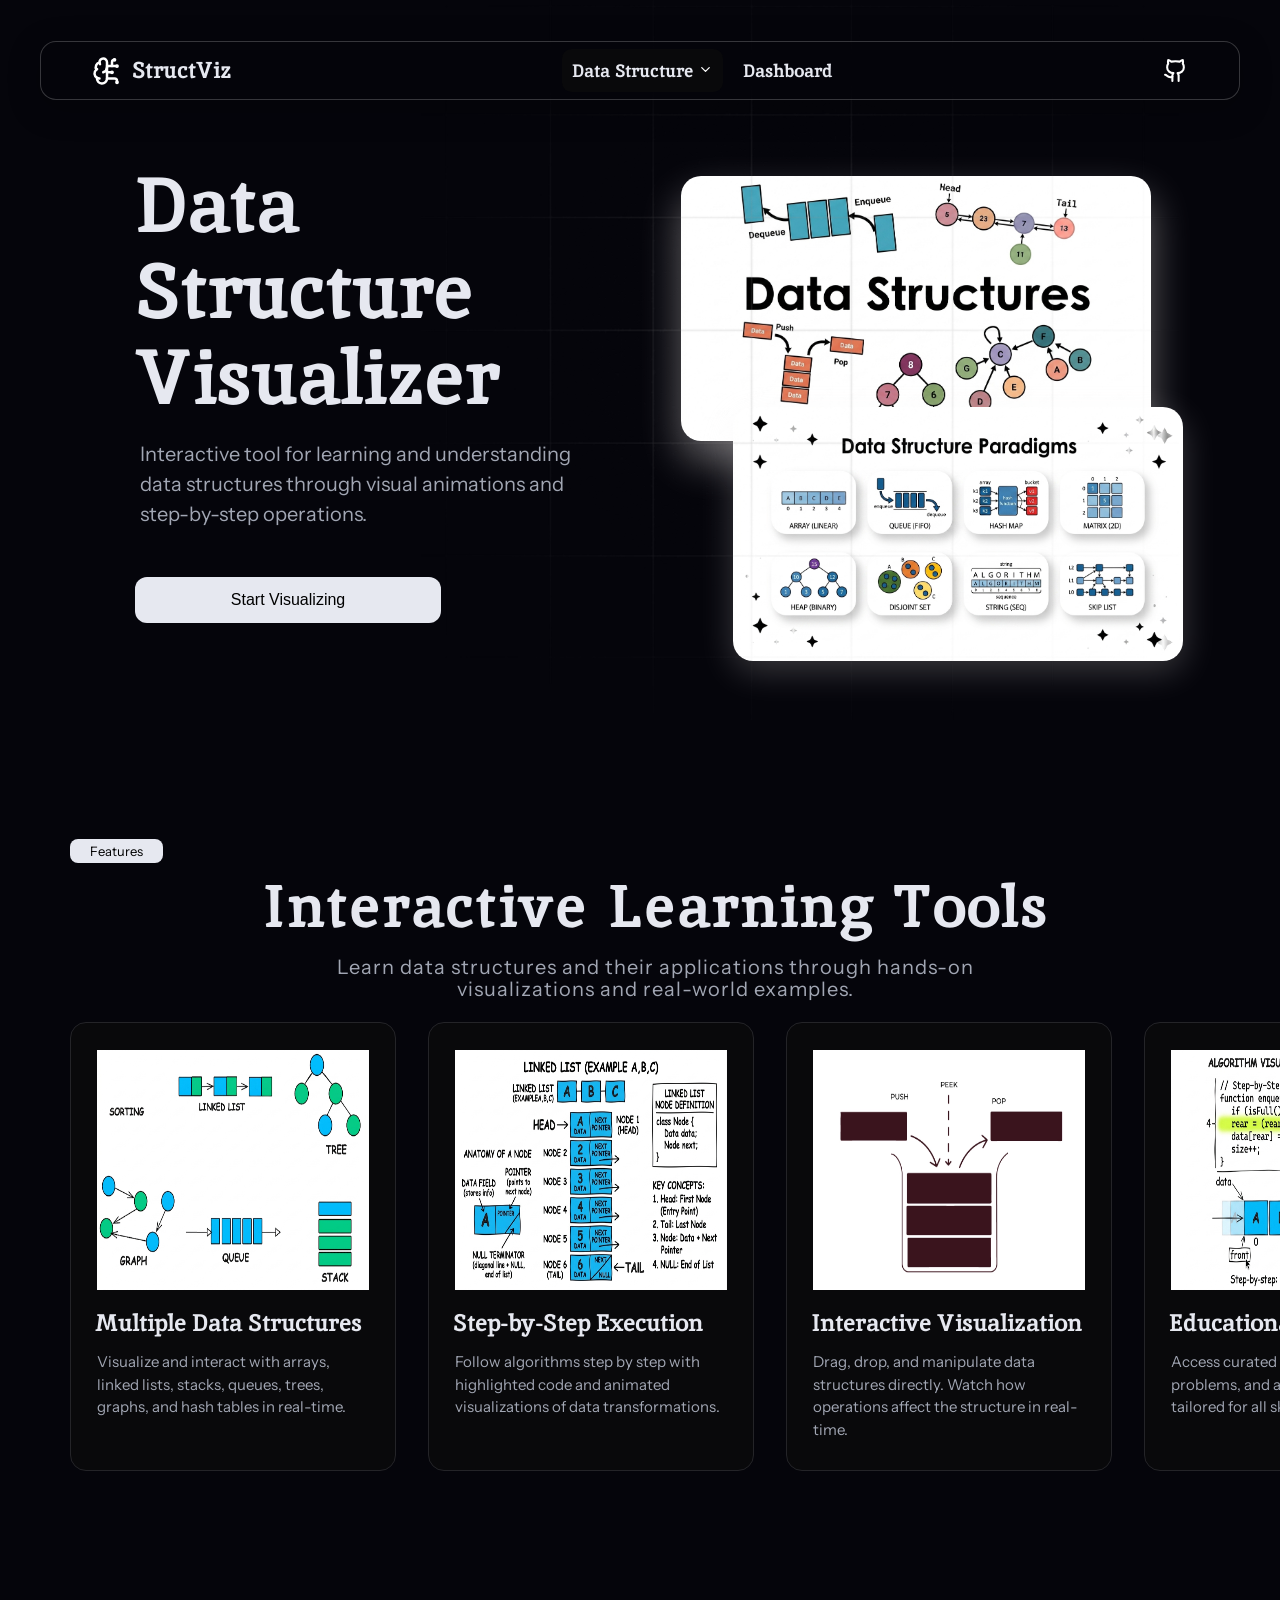
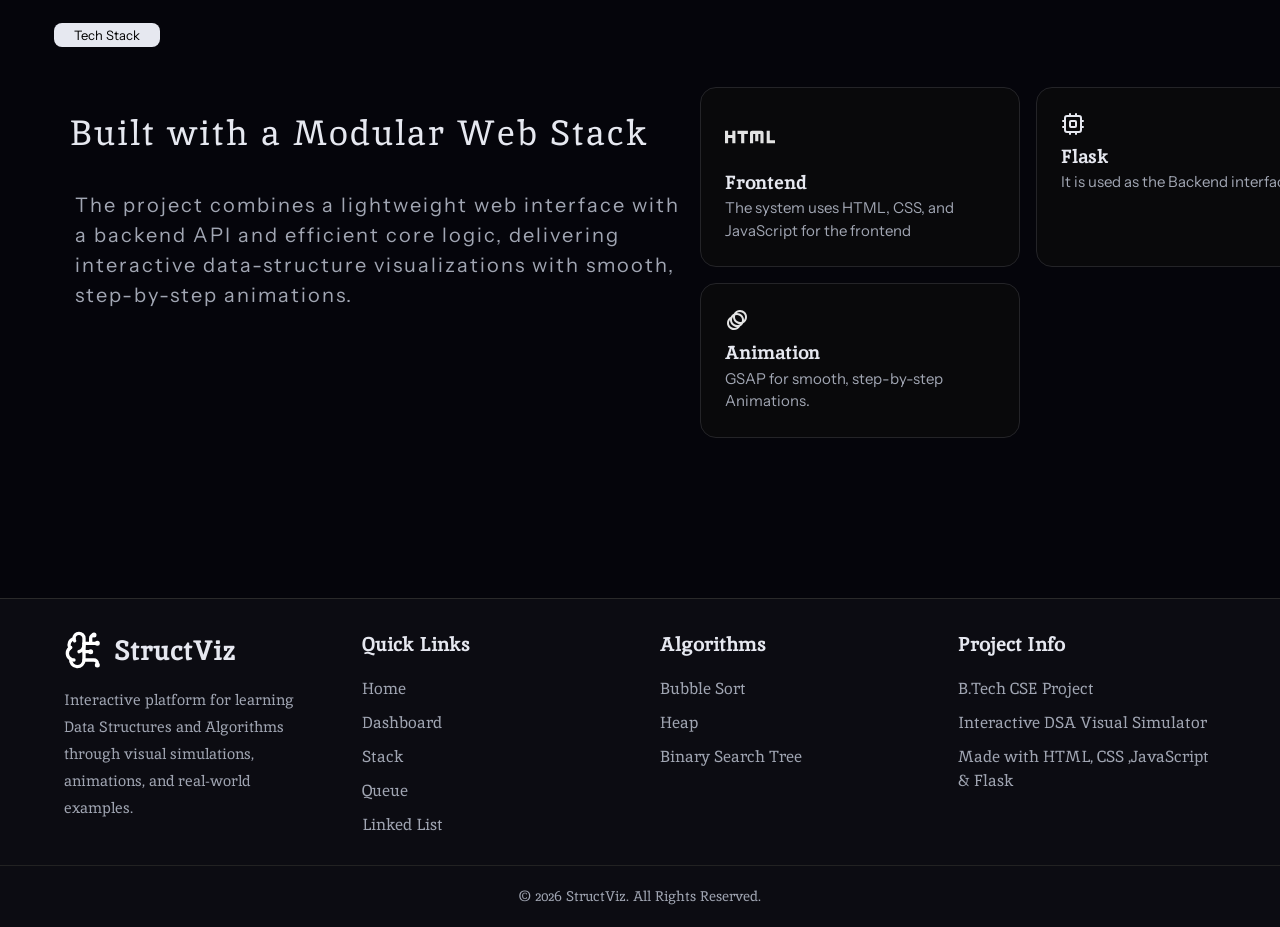
==== index.html @ 81b9ac43 "Add files via upload" ====
<!DOCTYPE html>
<html lang="en">

<head>
  <meta charset="UTF-8">
  <meta name="viewport" content="width=device-width, initial-scale=1.0">
  <title>StructViz</title>
  <link rel="stylesheet" href="static/css/style.css">
</head>

<body>
  <!-- Nav bar -->
  <nav>
    <header class="nav">
      <a class="logo" href=""><img width="30" src="static/svg for home/logo.svg" alt="">
        <p>StructViz</p>
      </a>
      <div class="button">
        <ul>
          <li>
            <button id="toggledrop-down" class="nav-button">Data Structure <img id="rotate"
                src="static/svg for home/down.svg" width="15" alt=""></button>
          </li>
          <li><a href="dashboard/">Dashboard</a></li>
        </ul>
      </div>
      <a href=""><img width="25" src="static/svg for home/git.svg" alt=""></a>
    </header>
    <div class="drop-down">
      <div class="tab">

        <div class="card">
          <a href="stack/">
            <h3>Stack</h3>
            <p>LIFO data structure with push and...</p>
          </a>
        </div>

        <div class="card">
          <a href="queue/">
            <h3> Queue</h3>
            <p>FIFO data structure with enqueue and...</p>
          </a>
        </div>

        <div class="card">
          <a href="linkedlist/">
            <h3>Link List</h3>
            <p>Linear data structure with elements linked...</p>
          </a>
        </div>


        <div class="card">
          <a href="bst/">
            <h3> Binary-Search Tree
          </a></h3>
          <p>Basic binary tree with BST...</p></a>
        </div>

        <div class="card">
          <a href="bubble/">
            <h3> Bubble-Sort</h3>
            <p>A simple sorting algorithm that repeatedly...</p>
          </a>
        </div>

        <div class="card">
          <a href="heap/">
            <h3>Heaps</h3>
            <p>Priority queue implemented using a binary tree...</p>
          </a>
        </div>

        <!-- <div class="card">
          <h3><a href="">Infix to Postfix Conversion</a></h3>
          <p>Visualize the conversion of infix expressions to postfix ...</p>
        </div> -->

      </div>
    </div>
  </nav>

  <!-- hero section -->
  <div class="hero">
    <main class="container">
      <div class="hero-text">
        <section class="text">
          <h1>Data Structure <span>Visualizer</span></h1>
          <p class="sub">
            Interactive tool for learning and understanding data structures through visual animations and step-by-step
            operations.</p>
        </section>
        <a href="dashboard/"><button class="hero-btn">Start Visualizing</button></a>
      </div>
      <div class="hero-img">
        <section class="img2"><img
            src="static/img/Gemini_Generated_Image_vjgr2gvjgr2gvjgr.webp" alt=""></section>
        <section class="img1"><img
            src="static/img/Gemini_Generated_Image_kd3b7ykd3b7ykd3b.webp" alt=""></section>
      </div>

      <section class="img3"><img src="static/img/gradient.webp" alt=""></section>
    </main>
  </div>


  </div>

  <!-- Features -->
  <div class="features">
    <main>
      <button>Features</button>
      <header class="feature-text">
        <h1 class="headding">Interactive Learning Tools</h1>
        <p>Learn data structures and their applications through hands-on <br>
          visualizations and real-world examples.</p>
      </header>
      <div class="features-cards">
        <div class="card">
          <section class="f-img">
            <!-- <img src="static/svg for home/logo1.svg" alt=""> -->
            <img src="static/img/f1.webp" alt="">
          </section>
          <h2>Multiple Data Structures</h2>
          <p>Visualize and interact with arrays, linked lists, stacks, queues, trees, graphs, and hash
            tables in real-time.</p>
        </div>

        <div class="card">
          <section class="f-img">
            <!-- <img src="static/svg for home/logo2.svg" alt=""> -->
            <img src="static/img/f2.webp" alt="">
          </section>
          <h2>Step-by-Step Execution</h2>
          <p>Follow algorithms step by step with highlighted code and animated visualizations of data
            transformations.</p>
        </div>

        <div class="card">
          <section class="f-img">
            <!-- <img src="static/svg for home/logo3.svg" alt=""> -->
            <img src="static/img/f3.webp" alt="">
          </section>
          <h2>Interactive Visualization</h2>
          <p>Drag, drop, and manipulate data structures directly. Watch how operations affect the structure in
            real-time.</p>
        </div>

        <div class="card">
          <section class="f-img">
            <!-- <img src="static/svg for home/logo4.svg" alt=""> -->
            <img src="static/img/f4.webp" alt="">
          </section>
          <h2>Educational Resources</h2>
          <p class="sub">Access curated tutorials, practice problems, and algorithm explanations tailored for all skill
            levels.</p>
        </div>

      </div>
  </div>
  </main>
  </div>

  <!-- Tech Stack -->
  <div class="Tech-Stack">
    <section>
      <button>Tech Stack</button>
    </section>

    <main style="display: flex; justify-content: space-between;">
      <div class="tech-t">
        <header class="Tech-text">
          <p style="padding: 10px 0;">Built with a Modular Web Stack</p>
          <p class="sub">The project combines a lightweight web interface with a backend API and efficient core logic,
            delivering interactive data-structure visualizations with smooth, step-by-step animations.</p>
        </header>
      </div>

      <div class="tech-c">

        <div class="card1">
          <div class="img-t"><img src="static/svg for home/html.svg" alt=""></div>
          <h3>Frontend</h3>
          <p>The system uses HTML, CSS, and JavaScript for the frontend</p>
        </div>

        <div class="card2">
          <div><svg xmlns="http://www.w3.org/2000/svg" width="24" height="24" viewBox="0 0 24 24" fill="none"
              stroke="#E6E8F0" stroke-width="2" stroke-linecap="round" stroke-linejoin="round"
              class="lucide lucide-cpu w-4 h-4 mb-10 text-primary">
              <rect width="16" height="16" x="4" y="4" rx="2"></rect>
              <rect width="6" height="6" x="9" y="9" rx="1"></rect>
              <path d="M15 2v2"></path>
              <path d="M15 20v2"></path>
              <path d="M2 15h2"></path>
              <path d="M2 9h2"></path>
              <path d="M20 15h2"></path>
              <path d="M20 9h2"></path>
              <path d="M9 2v2"></path>
              <path d="M9 20v2"></path>
            </svg></div>
          <h3>Flask</h3>
          <p>It is used as the Backend interface</p>
        </div>

        <div class="card3">
          <div class="img-t"><img src="static/svg for home/animation.svg" alt=""></div>
          <h3>Animation</h3>
          <p>GSAP for smooth, step-by-step Animations.</p>
        </div>

        <!-- <div class="card4">
          <div class="img-t"><img src="static/svg for home/tag.svg" alt=""></div>
          <h3>C</h3>
          <p>It is used for core data-structure logic.</p>
        </div> -->

      </div>
    </main>
  </div>

  <!-- Footer -->
  <footer class="footer">

    <div class="footer-container">

      <!-- BRAND -->
      <div class="footer-brand">

        <div class="footer-logo">
          <img src="static/svg for home/logo.svg" alt="logo">
          <h2>StructViz</h2>
        </div>

        <p>
          Interactive platform for learning Data Structures
          and Algorithms through visual simulations,
          animations, and real-world examples.
        </p>

      </div>

      <!-- QUICK LINKS -->
      <div class="footer-links">

        <h3>Quick Links</h3>

        <ul>
          <li><a href="index.html">Home</a></li>
          <li><a href="dashboard/">Dashboard</a></li>
          <li><a href="stack/">Stack</a></li>
          <li><a href="queue/">Queue</a></li>
          <li><a href="linkedlist/">Linked List</a></li>
        </ul>

      </div>

      <!-- DATA STRUCTURES -->
      <div class="footer-links">

        <h3>Algorithms</h3>

        <ul>
          <li><a href="bubble/">Bubble Sort</a></li>
          <li><a href="heap/">Heap</a></li>
          <li><a href="bst/">Binary Search Tree</a></li>
        </ul>

      </div>

      <!-- CONTACT -->
      <div class="footer-links">

        <h3>Project Info</h3>

        <ul>
          <li>B.Tech CSE Project</li>
          <li>Interactive DSA Visual Simulator</li>
          <li>Made with HTML, CSS ,JavaScript & Flask</li>
        </ul>

      </div>

    </div>

    <!-- BOTTOM -->
    <div class="footer-bottom">

      <p>
        © 2026 StructViz. All Rights Reserved.
      </p>

    </div>

  </footer>


  <script>
    const toggleBtn = document.getElementById("toggledrop-down");
    const sidebar = document.querySelector(".drop-down");
    const mainBody = document.getElementById("rotate");

    toggleBtn.addEventListener("click", () => {
      sidebar.classList.toggle("open");
      mainBody.classList.toggle("ro");
    });
  </script>

  <link rel="stylesheet" href="static/css/style.css">
  <script defer src="/_vercel/insights/script.js"></script>
</body>

</html>
---- static/css/style.css ----
@import url('https://fonts.googleapis.com/css2?family=Instrument+Sans:ital,wght@0,400..700;1,400..700&display=swap');
@import url('https://fonts.googleapis.com/css2?family=Inika:wght@400;700&display=swap');

:root {
    --background-color: #05050B;
    --secondary-foreground: #A1A6B3;
    --foreground: #E6E8F0;
    --border-color: 240 3.7% 15.9%;
    --secondary-border-color: #ffffff33;
    --card: 240 10% 3.9%;
    --card-hover: 240 10% 8%;
    --card-border: 240 5% 15%;
    --sub-font: "Instrument Sans", sans-serif;

    --sidebar-bg: hsl(240, 6%, 10%);
    --sidebar-foreground: hsl(240, 5%, 96%);
    --sidebar-hover: hsl(240 3.7% 15.9%);
    --sidebar-hover-foreground: hsl(240 4.8% 95.9%);
}

* {
    margin: 0;
    padding: 0;
    box-sizing: border-box;

}

body {
    /* font-family: "Instrument Sans", sans-serif; */
    background-color: var(--background-color);
    min-height: 100vh;
    line-height: 1.5;
    font-family: "Inika", serif;
}

@media (max-width: 768px) {
    body {
        overflow-x: hidden;
    }
}


main {
    margin: 40px;
    padding-left: 30px;
}


/* Navbar */
nav {
    padding: 25px;
    position: sticky;
    top: 1rem;
    z-index: 100;
}

.nav {
    /* layout */
    display: flex;
    align-items: center;
    justify-content: space-between;
    max-width: 1200px;
    margin: 0 auto;
    padding: 7px clamp(16px, 4vw, 55px);
    font-weight: bold;
    border-radius: 1rem;
    border: 1px solid var(--secondary-border-color);
    /* glass effect */
    background-color: rgba(5, 5, 11, 0.5);
    /* semi-transparent dark */
    backdrop-filter: blur(10px);
    -webkit-backdrop-filter: blur(10px);
    /* Safari support */

    /* optional depth */
    box-shadow: 0 8px 32px rgba(0, 0, 0, 0.25);
}

.logo {
    display: flex;
    align-items: center;
    justify-content: center;
}


.nav p {
    font-size: 23px;
    padding-left: 10px;
}

.nav a {
    display: flex;
    text-decoration: none;
    color: var(--foreground);
}

.button ul {
    display: flex;
    list-style: none;
    padding: 0 10px;
    align-items: center;
    font-size: 18px;
    cursor: pointer;
}

.button li {
    display: flex;
    align-items: center;
    justify-content: center;
    padding: 0 10px;
}

.nav-button {
    padding: 10px;
    background-color: hsl(var(--card));
    color: var(--foreground);
    font-family: "Inika", serif;
    font-weight: bold;
    border: 2px solid var(--border-color);
    font-size: 18px;
    cursor: pointer;
    border-radius: 0.6rem;

    transition:
        background-color 0.25s ease,
        border-color 0.25s ease,
        transform 0.2s ease,
        box-shadow 0.25s ease;
}

.nav-button img {
    transition: transform 0.4s ease;
}

.nav-button:hover {
    background-color: hsl(240 6% 10%);
    border-color: var(--secondary-border-color);
    transform: translateY(-2px);
    box-shadow: 0 6px 18px rgba(0, 0, 0, 0.6);

    img {
        transform: rotate(180deg);
    }

    img.ro {
        transform: rotate(180deg);
    }
}


.drop-down {
    display: none;
    position: absolute;
    top: 100%;
    left: 50%;
    transform: translateX(-50%);
    min-width: 600px;
    max-width: 90vw;
    transition: transform 0.3s ease;
    z-index: 200;
}

.card a {
    text-decoration: none;
    color: var(--foreground);
}

.cards a {
    text-decoration: none;
    color: var(--foreground);
}

.drop-down.open {
    display: block;
}



.tab {


    padding: 10px 2rem;
    border-radius: 1rem;
    border: 1px solid var(--secondary-border-color);
    /* subtle glass border */

    /* glass effect */
    background-color: rgba(5, 5, 11, 0.5);
    /* semi-transparent dark */
    backdrop-filter: blur(10px);
    -webkit-backdrop-filter: blur(10px);
    /* Safari support */

    /* optional depth */
    box-shadow: 0 8px 32px rgba(0, 0, 0, 0.25);
}

.tab {
    display: grid;
    grid-template-columns: repeat(2, 1fr);
    gap: 1rem;
    cursor: pointer;

}

/* Text inside cards */
.tab h3 {
    color: var(--foreground);

}

.tab p {
    color: var(--secondary-foreground);
    font-family: var(--sub-font);
    font-size: 15px;
}


/* ========================= */
/* MOBILE RESPONSIVE Nav-bar */
/* ========================= */

@media (max-width: 768px) {

    nav {
        padding: 25px;
        top: 0.5rem;
    }

    .nav {
        /* flex-direction: column; */
        align-items: stretch;
        padding: 15px 25px;
        gap: 15px;
    }

    /* Logo + name */
    .nav p {
        font-size: 20px;
        text-align: center;
        padding-left: 0;
    }

    /* Buttons container */

    .button {
        display: none;
    }
}



/* ============================================================ */
/* Hero Section */
/* ============================================================ */



/* HERO BACKGROUND */
.hero {
    padding: 1rem 3rem;
    margin-bottom: 5rem;
    /* overflow-x: hidden; */
    /* background: linear-gradient(315deg, #B1F4B9 0%, #FFFFFF 85%); */
}

/* CONTAINER */
.container {
    padding-top: 20px;
    max-width: 90vw;
    margin: auto;
    display: flex;
    align-items: center;
    justify-content: space-around;
    gap: 40px;
}

/* LEFT SIDE */
.hero-text {
    padding-top: 17px;
    max-width: 40%;
    flex: 1;
    display: flex;
    flex-direction: column;
    gap: 28px;
    z-index: 1;
}

/* HEADING */
.hero-text h1 {
    color: var(--foreground);
    font-size: 78px;
    font-weight: 550;
    line-height: 1.1;
}

/* SUBTEXT */
.sub {
    font-size: 20px;
    color: var(--secondary-foreground);
    padding: 20px 5px;
    font-weight: 350;
    font-family: var(--sub-font);
}

.text {
    font-size: 16px;
    color: var(--gray-600);
}

/* BUTTON */
.hero-btn {
    width: fit-content;
    padding: 14px 6rem;
    background: var(--foreground);
    color: black;
    border: none;
    border-radius: 12px;
    font-size: 16px;
    cursor: pointer;
    transition: all 0.3s ease;
}

.hero-btn:hover {
    background: #babeba;
    transform: translateY(-2px);
}


/* RIGHT SIDE IMAGES */
.hero-img {
    /* flex: 1; */
    position: relative;
    display: flex;
    justify-content: flex-end;
    align-items: center;
}

/* BOTH IMAGES SAME BASE STYLE */
.img1 img {
    width: 470px;
    /* fixed size = consistency */
    border-radius: 20px;
    box-shadow: 0 20px 40px rgba(238, 233, 233, 0.408);
}

.img2 img {
    width: 450px;
    /* fixed size = consistency */
    border-radius: 20px;
    box-shadow: 0 10px 35px rgba(238, 233, 233, 0.229);
    /* box-shadow: 0 20px 40px rgba(0, 0, 0, 0.12); */
}

/* TOP IMAGE */
.img1 {
    position: relative;
    bottom: 72px;
    right: 24px;

}

/* BOTTOM IMAGE (OVERLAP) */
.img2 {
    position: absolute;
    top: 159px;
    left: 28px;
    z-index: 1;

}

.img3 {
    position: absolute;
    top: -2rem;
    right: 0rem;
    z-index: 2;
}

.img3 img {
    width: 60rem;
    height: 47rem;
    object-fit: contain;
}




/* ========================================================================= */
/* features */
/* ========================================================================== */
.features {
    overflow: hidden;
    padding: 5rem 0rem;
    margin-bottom: 2rem;
}

.features button {
    padding: 4px 20px;
    background-color: var(--foreground);
    color: var(--card-border);
    font-family: var(--sub-font);
    font-weight: lighter;
    border: 2px solid var(--border-color);
    font-size: 13px;
    cursor: pointer;
    align-items: center;
    border-radius: 0.5rem;
    /* letter-spacing:; */
}

.feature-text {
    color: var(--foreground);
    font-size: 30px;
    font-weight: 600;
    text-align: center;
    letter-spacing: 2px;
    line-height: 1.1;
    padding-bottom: 10px;
}

.feature-text p {
    color: var(--secondary-foreground);
    padding: 12px 0px;
    font-family: var(--sub-font);
    font-weight: 400;
    font-size: 20px;
    text-align: center;
    letter-spacing: 1px;
    line-height: 1.1;
}




/* cards */
.features-cards {
    display: grid;
    grid-template-columns: repeat(4, 0.49fr);
    gap: 2rem;

}

.features-cards>div {
    background-color: hsl(var(--card));
    border: 1px solid hsl(var(--card-border));
    border-radius: 1rem;
    cursor: pointer;
    padding: 1.5rem;
    transition: background-color 0.25s ease, transform 0.2s ease;
}

.features-cards>div:hover {
    /* background-color: hsl(var(--card-hover)); */
    transform: translateY(-2px);
    box-shadow: 0 3px 5px rgba(35, 126, 230, 0.121);
    border: 1px solid rgb(90, 172, 235);
}

/* Text inside cards */
.features-cards h2 {
    color: var(--foreground);
    padding: 5px 0px;
}

.features-cards p {
    color: var(--secondary-foreground);
    font-family: var(--sub-font);
    font-size: 15px;
    padding: 5px 2px;
}

.img-c {
    max-width: 100%;
    height: auto;
}

.img-c img {
    height: 100%;
    width: 100%;
    object-fit: contain;
}

.f-img {
    /* background-color: color-mix(in oklab, #155dfc 10%, transparent);
    width: 50px; */
    border-radius: 10px;
    padding: 3px 2px;
    text-align: center;
}

.f-img img {
    width: 17rem;
    height: 15rem;
}

@media (max-width: 768px) {
    .features-cards {
        grid-template-columns: repeat(2, 9rem);
        gap: 1rem;
        font-size: 14px;
    }

    .features-cards p {
        color: var(--secondary-foreground);
        font-family: var(--sub-font);
        font-size: 13px;
    }
}


/* ================================================================== */
/* Tech stack */
/* ================================================================== */

.Tech-Stack {
    position: relative;
    padding-top: 3rem 0rem;
}

.Tech-Stack section {
    margin: 24px;
    padding-left: 30px;
}

.Tech-Stack button {
    padding: 4px 20px;
    background-color: var(--foreground);
    color: var(--card-border);
    font-family: var(--sub-font);
    font-weight: lighter;
    border: 2px solid var(--border-color);
    font-size: 13px;
    cursor: pointer;
    border-radius: 0.5rem;
    align-items: center;
    /* letter-spacing:; */
}

.Tech-text {
    color: var(--foreground);
    font-size: 35px;
    letter-spacing: 2px;
    width: 70vh;
    padding: 10px 0;
}

.tech-c h3 {
    color: var(--foreground);
}

.tech-c p {
    color: var(--secondary-foreground);
    font-family: var(--sub-font);
    font-size: 15px;
}

.tech-c>div {
    background-color: hsl(var(--card));
    border: 1px solid hsl(var(--card-border));
    border-radius: 1rem;
    cursor: pointer;
    padding: 1.5rem;
}

.tech-c {
    display: grid;
    grid-template-columns: repeat(2, 20rem);
    gap: 1rem;
}

@media (max-width: 768px) {

    /* .Tech-Stack {
        overflow: hidden;
    } */
    .Tech-Stack main {
        flex-direction: column;
    }

    .tech-c {
        grid-template-columns: repeat(2, 9rem);
        gap: 1rem;
    }

    .Tech-text {
        font-size: 30px;
        letter-spacing: 2px;
        width: 90vw;
        padding: 10px 0;
    }

}

/* =========================================
   FOOTER
========================================= */

.footer {

    background: #0c0c12;
    border-top: 1px solid #2a2a2a;
    margin-top: 10rem;
    padding-top: 30px;
    color: var(--foreground);

}

.footer-container {

    width: 90%;
    max-width: 1200px;
    margin: auto;
    display: grid;
    grid-template-columns: repeat(auto-fit, minmax(220px, 1fr));
    gap: 40px;
    padding-bottom: 18px;

}

/* LOGO */

.footer-logo {
    display: flex;
    align-items: center;
    gap: 10px;
    margin-bottom: 15px;
}


.footer-logo img {
    width: 40px;
}

.footer-logo h2 {

    font-size: 28px;
    color: var(--foreground);

}

/* BRAND TEXT */

.footer-brand p {
    color: var(--secondary-foreground);
    line-height: 1.8;
    font-size: 15px;
}

/* LINKS */

.footer-links h3 {
    margin-bottom: 18px;
    font-size: 20px;
}

.footer-links ul {
    list-style: none;
}

.footer-links ul li {
    margin: 10px 0;
    color: var(--secondary-foreground);
    transition: 0.3s;
}

.footer-links ul li a {
    text-decoration: none;
    color: var(--secondary-foreground);
}

.footer-links ul li:hover {
    transform: translateX(5px);
    color: var(--foreground);
}

.footer-links ul li a:hover {
    color: white;
}

/* BOTTOM */

.footer-bottom {
    border-top: 1px solid #222;
    text-align: center;
    padding: 20px;
    color: var(--secondary-foreground);
    font-size: 14px;
}

/* =========================================
   RESPONSIVE
========================================= */

@media (max-width: 768px) {

    .footer {

        padding-top: 40px;

    }

    .footer-container {

        gap: 30px;

    }

    .footer-logo h2 {

        font-size: 24px;

    }

}


/* ============================================================================== */
/* Dashboard */
/* =============================================================================== */
/* Dashboard Navbar */

.d-nav {
    /* layout */
    display: flex;
    align-items: center;
    justify-content: flex-start;
    padding: 20px 55px;
    position: sticky;
    top: 1rem;
    z-index: 100;
    font-family: var(--sub-font);
    /* max-width: 1200px; */
    /* margin: 0 auto; */
    /* font-weight: bold; */
    /* border-radius: 1rem; */
    /* padding: 25px; */

    border-bottom: 1px solid var(--secondary-border-color);
    /* subtle glass border */

    /* glass effect */
    background-color: rgba(5, 5, 11, 0.5);
    /* semi-transparent dark */
    backdrop-filter: blur(10px);
    -webkit-backdrop-filter: blur(10px);
    /* Safari support */

    /* optional depth */
    box-shadow: 0 8px 32px rgba(0, 0, 0, 0.25);
}

.d-nav img {
    padding: 0 10px;
}

.d-nav .d1 {
    color: var(--secondary-foreground);
    text-decoration: none;
}

.d-nav p {
    font-size: 15px;
    padding-left: 10px;
    color: var(--foreground);
}

/* Dashboard cards */



.dashboard-text {
    color: var(--foreground);
    font-size: 4rem;
    letter-spacing: 2px;
    align-items: center;
    justify-content: center;
    display: flex;
    flex-direction: column;
    padding-bottom: 1rem;

}

.dashboard-text section {
    display: flex;
}

.dashboard-text img {
    width: 3rem;
}

.img-d img {
    width: 12%;
    height: auto;
}

.headding {
    color: var(--foreground);
    margin-top: 5px;
    padding: 5px 0;
}


/* Side-bar */
.side-bar {
    width: 25vw;
    min-width: 240px;
    max-height: 99vh;
    background-color: var(--sidebar-bg);
    padding: 0 11px;
    position: sticky;
    top: 0rem;
    z-index: 100;
    transition: transform 0.3s ease;
}

.side-bar.closed {
    transform: translateX(-100%);
}

.top {
    color: var(--foreground);
    display: flex;
    font-size: 20px;
    justify-content: center;
    align-items: center;
    border-bottom: 1px solid var(--secondary-border-color);
    padding: 30px 0px 18px 0px;
}

.bottom {
    padding: 25px 12px;

    cursor: pointer;
}

.bottom a {
    text-decoration: none;
    color: var(--foreground);
}

.bottom ol li {
    list-style: none;
    color: var(--secondary-foreground);
    padding: 2rem 0;
    font-size: 13px;
}

.bottom ul li {
    list-style: none;
    font-size: 15px;
    color: var(--sidebar-foreground);
    padding: 7px 15px;
}

.bottom ul li:hover {
    background-color: var(--sidebar-hover);
    border-radius: 12px;
    color: var(--sidebar-hover-foreground);
}

/* Layout */
.Dashboard {
    display: flex;
}

/* Sidebar */
.side-bar {
    width: 250px;
    transition: transform 0.3s ease;
}

/* Main content */
.main-body {
    flex: 1;
    transition: margin-left 0.3s ease;
    margin-left: 0;
}

/* When sidebar is hidden */
.side-bar.closed {
    transform: translateX(-100%);
}

/* Shift main content left when sidebar is hidden */
.main-body.shifted {
    margin-left: -250px;
}

.link {
    text-decoration: none;
}


/* cards */
.cards {
    display: grid;
    grid-template-columns: repeat(3, 2fr);
    gap: 2rem;
    color: var(--foreground);

}

.cards>div {
    background-color: hsl(var(--card));
    border: 1px solid hsl(var(--card-border));
    border-radius: 1rem;
    cursor: pointer;
    padding: 1.5rem;
    transition: background-color 0.25s ease, transform 0.2s ease;
}

.cards>div:hover {
    /* background-color: hsl(var(--card-hover)); */
    transform: translateY(-2px);
    box-shadow: 0 3px 5px rgba(35, 126, 230, 0.121);
    border: 1px solid rgb(90, 172, 235);
}
---- static/css/style.css ----
@import url('https://fonts.googleapis.com/css2?family=Instrument+Sans:ital,wght@0,400..700;1,400..700&display=swap');
@import url('https://fonts.googleapis.com/css2?family=Inika:wght@400;700&display=swap');

:root {
    --background-color: #05050B;
    --secondary-foreground: #A1A6B3;
    --foreground: #E6E8F0;
    --border-color: 240 3.7% 15.9%;
    --secondary-border-color: #ffffff33;
    --card: 240 10% 3.9%;
    --card-hover: 240 10% 8%;
    --card-border: 240 5% 15%;
    --sub-font: "Instrument Sans", sans-serif;

    --sidebar-bg: hsl(240, 6%, 10%);
    --sidebar-foreground: hsl(240, 5%, 96%);
    --sidebar-hover: hsl(240 3.7% 15.9%);
    --sidebar-hover-foreground: hsl(240 4.8% 95.9%);
}

* {
    margin: 0;
    padding: 0;
    box-sizing: border-box;

}

body {
    /* font-family: "Instrument Sans", sans-serif; */
    background-color: var(--background-color);
    min-height: 100vh;
    line-height: 1.5;
    font-family: "Inika", serif;
}

@media (max-width: 768px) {
    body {
        overflow-x: hidden;
    }
}


main {
    margin: 40px;
    padding-left: 30px;
}


/* Navbar */
nav {
    padding: 25px;
    position: sticky;
    top: 1rem;
    z-index: 100;
}

.nav {
    /* layout */
    display: flex;
    align-items: center;
    justify-content: space-between;
    max-width: 1200px;
    margin: 0 auto;
    padding: 7px clamp(16px, 4vw, 55px);
    font-weight: bold;
    border-radius: 1rem;
    border: 1px solid var(--secondary-border-color);
    /* glass effect */
    background-color: rgba(5, 5, 11, 0.5);
    /* semi-transparent dark */
    backdrop-filter: blur(10px);
    -webkit-backdrop-filter: blur(10px);
    /* Safari support */

    /* optional depth */
    box-shadow: 0 8px 32px rgba(0, 0, 0, 0.25);
}

.logo {
    display: flex;
    align-items: center;
    justify-content: center;
}


.nav p {
    font-size: 23px;
    padding-left: 10px;
}

.nav a {
    display: flex;
    text-decoration: none;
    color: var(--foreground);
}

.button ul {
    display: flex;
    list-style: none;
    padding: 0 10px;
    align-items: center;
    font-size: 18px;
    cursor: pointer;
}

.button li {
    display: flex;
    align-items: center;
    justify-content: center;
    padding: 0 10px;
}

.nav-button {
    padding: 10px;
    background-color: hsl(var(--card));
    color: var(--foreground);
    font-family: "Inika", serif;
    font-weight: bold;
    border: 2px solid var(--border-color);
    font-size: 18px;
    cursor: pointer;
    border-radius: 0.6rem;

    transition:
        background-color 0.25s ease,
        border-color 0.25s ease,
        transform 0.2s ease,
        box-shadow 0.25s ease;
}

.nav-button img {
    transition: transform 0.4s ease;
}

.nav-button:hover {
    background-color: hsl(240 6% 10%);
    border-color: var(--secondary-border-color);
    transform: translateY(-2px);
    box-shadow: 0 6px 18px rgba(0, 0, 0, 0.6);

    img {
        transform: rotate(180deg);
    }

    img.ro {
        transform: rotate(180deg);
    }
}


.drop-down {
    display: none;
    position: absolute;
    top: 100%;
    left: 50%;
    transform: translateX(-50%);
    min-width: 600px;
    max-width: 90vw;
    transition: transform 0.3s ease;
    z-index: 200;
}

.card a {
    text-decoration: none;
    color: var(--foreground);
}

.cards a {
    text-decoration: none;
    color: var(--foreground);
}

.drop-down.open {
    display: block;
}



.tab {


    padding: 10px 2rem;
    border-radius: 1rem;
    border: 1px solid var(--secondary-border-color);
    /* subtle glass border */

    /* glass effect */
    background-color: rgba(5, 5, 11, 0.5);
    /* semi-transparent dark */
    backdrop-filter: blur(10px);
    -webkit-backdrop-filter: blur(10px);
    /* Safari support */

    /* optional depth */
    box-shadow: 0 8px 32px rgba(0, 0, 0, 0.25);
}

.tab {
    display: grid;
    grid-template-columns: repeat(2, 1fr);
    gap: 1rem;
    cursor: pointer;

}

/* Text inside cards */
.tab h3 {
    color: var(--foreground);

}

.tab p {
    color: var(--secondary-foreground);
    font-family: var(--sub-font);
    font-size: 15px;
}


/* ========================= */
/* MOBILE RESPONSIVE Nav-bar */
/* ========================= */

@media (max-width: 768px) {

    nav {
        padding: 25px;
        top: 0.5rem;
    }

    .nav {
        /* flex-direction: column; */
        align-items: stretch;
        padding: 15px 25px;
        gap: 15px;
    }

    /* Logo + name */
    .nav p {
        font-size: 20px;
        text-align: center;
        padding-left: 0;
    }

    /* Buttons container */

    .button {
        display: none;
    }
}



/* ============================================================ */
/* Hero Section */
/* ============================================================ */



/* HERO BACKGROUND */
.hero {
    padding: 1rem 3rem;
    margin-bottom: 5rem;
    /* overflow-x: hidden; */
    /* background: linear-gradient(315deg, #B1F4B9 0%, #FFFFFF 85%); */
}

/* CONTAINER */
.container {
    padding-top: 20px;
    max-width: 90vw;
    margin: auto;
    display: flex;
    align-items: center;
    justify-content: space-around;
    gap: 40px;
}

/* LEFT SIDE */
.hero-text {
    padding-top: 17px;
    max-width: 40%;
    flex: 1;
    display: flex;
    flex-direction: column;
    gap: 28px;
    z-index: 1;
}

/* HEADING */
.hero-text h1 {
    color: var(--foreground);
    font-size: 78px;
    font-weight: 550;
    line-height: 1.1;
}

/* SUBTEXT */
.sub {
    font-size: 20px;
    color: var(--secondary-foreground);
    padding: 20px 5px;
    font-weight: 350;
    font-family: var(--sub-font);
}

.text {
    font-size: 16px;
    color: var(--gray-600);
}

/* BUTTON */
.hero-btn {
    width: fit-content;
    padding: 14px 6rem;
    background: var(--foreground);
    color: black;
    border: none;
    border-radius: 12px;
    font-size: 16px;
    cursor: pointer;
    transition: all 0.3s ease;
}

.hero-btn:hover {
    background: #babeba;
    transform: translateY(-2px);
}


/* RIGHT SIDE IMAGES */
.hero-img {
    /* flex: 1; */
    position: relative;
    display: flex;
    justify-content: flex-end;
    align-items: center;
}

/* BOTH IMAGES SAME BASE STYLE */
.img1 img {
    width: 470px;
    /* fixed size = consistency */
    border-radius: 20px;
    box-shadow: 0 20px 40px rgba(238, 233, 233, 0.408);
}

.img2 img {
    width: 450px;
    /* fixed size = consistency */
    border-radius: 20px;
    box-shadow: 0 10px 35px rgba(238, 233, 233, 0.229);
    /* box-shadow: 0 20px 40px rgba(0, 0, 0, 0.12); */
}

/* TOP IMAGE */
.img1 {
    position: relative;
    bottom: 72px;
    right: 24px;

}

/* BOTTOM IMAGE (OVERLAP) */
.img2 {
    position: absolute;
    top: 159px;
    left: 28px;
    z-index: 1;

}

.img3 {
    position: absolute;
    top: -2rem;
    right: 0rem;
    z-index: 2;
}

.img3 img {
    width: 60rem;
    height: 47rem;
    object-fit: contain;
}




/* ========================================================================= */
/* features */
/* ========================================================================== */
.features {
    overflow: hidden;
    padding: 5rem 0rem;
    margin-bottom: 2rem;
}

.features button {
    padding: 4px 20px;
    background-color: var(--foreground);
    color: var(--card-border);
    font-family: var(--sub-font);
    font-weight: lighter;
    border: 2px solid var(--border-color);
    font-size: 13px;
    cursor: pointer;
    align-items: center;
    border-radius: 0.5rem;
    /* letter-spacing:; */
}

.feature-text {
    color: var(--foreground);
    font-size: 30px;
    font-weight: 600;
    text-align: center;
    letter-spacing: 2px;
    line-height: 1.1;
    padding-bottom: 10px;
}

.feature-text p {
    color: var(--secondary-foreground);
    padding: 12px 0px;
    font-family: var(--sub-font);
    font-weight: 400;
    font-size: 20px;
    text-align: center;
    letter-spacing: 1px;
    line-height: 1.1;
}




/* cards */
.features-cards {
    display: grid;
    grid-template-columns: repeat(4, 0.49fr);
    gap: 2rem;

}

.features-cards>div {
    background-color: hsl(var(--card));
    border: 1px solid hsl(var(--card-border));
    border-radius: 1rem;
    cursor: pointer;
    padding: 1.5rem;
    transition: background-color 0.25s ease, transform 0.2s ease;
}

.features-cards>div:hover {
    /* background-color: hsl(var(--card-hover)); */
    transform: translateY(-2px);
    box-shadow: 0 3px 5px rgba(35, 126, 230, 0.121);
    border: 1px solid rgb(90, 172, 235);
}

/* Text inside cards */
.features-cards h2 {
    color: var(--foreground);
    padding: 5px 0px;
}

.features-cards p {
    color: var(--secondary-foreground);
    font-family: var(--sub-font);
    font-size: 15px;
    padding: 5px 2px;
}

.img-c {
    max-width: 100%;
    height: auto;
}

.img-c img {
    height: 100%;
    width: 100%;
    object-fit: contain;
}

.f-img {
    /* background-color: color-mix(in oklab, #155dfc 10%, transparent);
    width: 50px; */
    border-radius: 10px;
    padding: 3px 2px;
    text-align: center;
}

.f-img img {
    width: 17rem;
    height: 15rem;
}

@media (max-width: 768px) {
    .features-cards {
        grid-template-columns: repeat(2, 9rem);
        gap: 1rem;
        font-size: 14px;
    }

    .features-cards p {
        color: var(--secondary-foreground);
        font-family: var(--sub-font);
        font-size: 13px;
    }
}


/* ================================================================== */
/* Tech stack */
/* ================================================================== */

.Tech-Stack {
    position: relative;
    padding-top: 3rem 0rem;
}

.Tech-Stack section {
    margin: 24px;
    padding-left: 30px;
}

.Tech-Stack button {
    padding: 4px 20px;
    background-color: var(--foreground);
    color: var(--card-border);
    font-family: var(--sub-font);
    font-weight: lighter;
    border: 2px solid var(--border-color);
    font-size: 13px;
    cursor: pointer;
    border-radius: 0.5rem;
    align-items: center;
    /* letter-spacing:; */
}

.Tech-text {
    color: var(--foreground);
    font-size: 35px;
    letter-spacing: 2px;
    width: 70vh;
    padding: 10px 0;
}

.tech-c h3 {
    color: var(--foreground);
}

.tech-c p {
    color: var(--secondary-foreground);
    font-family: var(--sub-font);
    font-size: 15px;
}

.tech-c>div {
    background-color: hsl(var(--card));
    border: 1px solid hsl(var(--card-border));
    border-radius: 1rem;
    cursor: pointer;
    padding: 1.5rem;
}

.tech-c {
    display: grid;
    grid-template-columns: repeat(2, 20rem);
    gap: 1rem;
}

@media (max-width: 768px) {

    /* .Tech-Stack {
        overflow: hidden;
    } */
    .Tech-Stack main {
        flex-direction: column;
    }

    .tech-c {
        grid-template-columns: repeat(2, 9rem);
        gap: 1rem;
    }

    .Tech-text {
        font-size: 30px;
        letter-spacing: 2px;
        width: 90vw;
        padding: 10px 0;
    }

}

/* =========================================
   FOOTER
========================================= */

.footer {

    background: #0c0c12;
    border-top: 1px solid #2a2a2a;
    margin-top: 10rem;
    padding-top: 30px;
    color: var(--foreground);

}

.footer-container {

    width: 90%;
    max-width: 1200px;
    margin: auto;
    display: grid;
    grid-template-columns: repeat(auto-fit, minmax(220px, 1fr));
    gap: 40px;
    padding-bottom: 18px;

}

/* LOGO */

.footer-logo {
    display: flex;
    align-items: center;
    gap: 10px;
    margin-bottom: 15px;
}


.footer-logo img {
    width: 40px;
}

.footer-logo h2 {

    font-size: 28px;
    color: var(--foreground);

}

/* BRAND TEXT */

.footer-brand p {
    color: var(--secondary-foreground);
    line-height: 1.8;
    font-size: 15px;
}

/* LINKS */

.footer-links h3 {
    margin-bottom: 18px;
    font-size: 20px;
}

.footer-links ul {
    list-style: none;
}

.footer-links ul li {
    margin: 10px 0;
    color: var(--secondary-foreground);
    transition: 0.3s;
}

.footer-links ul li a {
    text-decoration: none;
    color: var(--secondary-foreground);
}

.footer-links ul li:hover {
    transform: translateX(5px);
    color: var(--foreground);
}

.footer-links ul li a:hover {
    color: white;
}

/* BOTTOM */

.footer-bottom {
    border-top: 1px solid #222;
    text-align: center;
    padding: 20px;
    color: var(--secondary-foreground);
    font-size: 14px;
}

/* =========================================
   RESPONSIVE
========================================= */

@media (max-width: 768px) {

    .footer {

        padding-top: 40px;

    }

    .footer-container {

        gap: 30px;

    }

    .footer-logo h2 {

        font-size: 24px;

    }

}


/* ============================================================================== */
/* Dashboard */
/* =============================================================================== */
/* Dashboard Navbar */

.d-nav {
    /* layout */
    display: flex;
    align-items: center;
    justify-content: flex-start;
    padding: 20px 55px;
    position: sticky;
    top: 1rem;
    z-index: 100;
    font-family: var(--sub-font);
    /* max-width: 1200px; */
    /* margin: 0 auto; */
    /* font-weight: bold; */
    /* border-radius: 1rem; */
    /* padding: 25px; */

    border-bottom: 1px solid var(--secondary-border-color);
    /* subtle glass border */

    /* glass effect */
    background-color: rgba(5, 5, 11, 0.5);
    /* semi-transparent dark */
    backdrop-filter: blur(10px);
    -webkit-backdrop-filter: blur(10px);
    /* Safari support */

    /* optional depth */
    box-shadow: 0 8px 32px rgba(0, 0, 0, 0.25);
}

.d-nav img {
    padding: 0 10px;
}

.d-nav .d1 {
    color: var(--secondary-foreground);
    text-decoration: none;
}

.d-nav p {
    font-size: 15px;
    padding-left: 10px;
    color: var(--foreground);
}

/* Dashboard cards */



.dashboard-text {
    color: var(--foreground);
    font-size: 4rem;
    letter-spacing: 2px;
    align-items: center;
    justify-content: center;
    display: flex;
    flex-direction: column;
    padding-bottom: 1rem;

}

.dashboard-text section {
    display: flex;
}

.dashboard-text img {
    width: 3rem;
}

.img-d img {
    width: 12%;
    height: auto;
}

.headding {
    color: var(--foreground);
    margin-top: 5px;
    padding: 5px 0;
}


/* Side-bar */
.side-bar {
    width: 25vw;
    min-width: 240px;
    max-height: 99vh;
    background-color: var(--sidebar-bg);
    padding: 0 11px;
    position: sticky;
    top: 0rem;
    z-index: 100;
    transition: transform 0.3s ease;
}

.side-bar.closed {
    transform: translateX(-100%);
}

.top {
    color: var(--foreground);
    display: flex;
    font-size: 20px;
    justify-content: center;
    align-items: center;
    border-bottom: 1px solid var(--secondary-border-color);
    padding: 30px 0px 18px 0px;
}

.bottom {
    padding: 25px 12px;

    cursor: pointer;
}

.bottom a {
    text-decoration: none;
    color: var(--foreground);
}

.bottom ol li {
    list-style: none;
    color: var(--secondary-foreground);
    padding: 2rem 0;
    font-size: 13px;
}

.bottom ul li {
    list-style: none;
    font-size: 15px;
    color: var(--sidebar-foreground);
    padding: 7px 15px;
}

.bottom ul li:hover {
    background-color: var(--sidebar-hover);
    border-radius: 12px;
    color: var(--sidebar-hover-foreground);
}

/* Layout */
.Dashboard {
    display: flex;
}

/* Sidebar */
.side-bar {
    width: 250px;
    transition: transform 0.3s ease;
}

/* Main content */
.main-body {
    flex: 1;
    transition: margin-left 0.3s ease;
    margin-left: 0;
}

/* When sidebar is hidden */
.side-bar.closed {
    transform: translateX(-100%);
}

/* Shift main content left when sidebar is hidden */
.main-body.shifted {
    margin-left: -250px;
}

.link {
    text-decoration: none;
}


/* cards */
.cards {
    display: grid;
    grid-template-columns: repeat(3, 2fr);
    gap: 2rem;
    color: var(--foreground);

}

.cards>div {
    background-color: hsl(var(--card));
    border: 1px solid hsl(var(--card-border));
    border-radius: 1rem;
    cursor: pointer;
    padding: 1.5rem;
    transition: background-color 0.25s ease, transform 0.2s ease;
}

.cards>div:hover {
    /* background-color: hsl(var(--card-hover)); */
    transform: translateY(-2px);
    box-shadow: 0 3px 5px rgba(35, 126, 230, 0.121);
    border: 1px solid rgb(90, 172, 235);
}
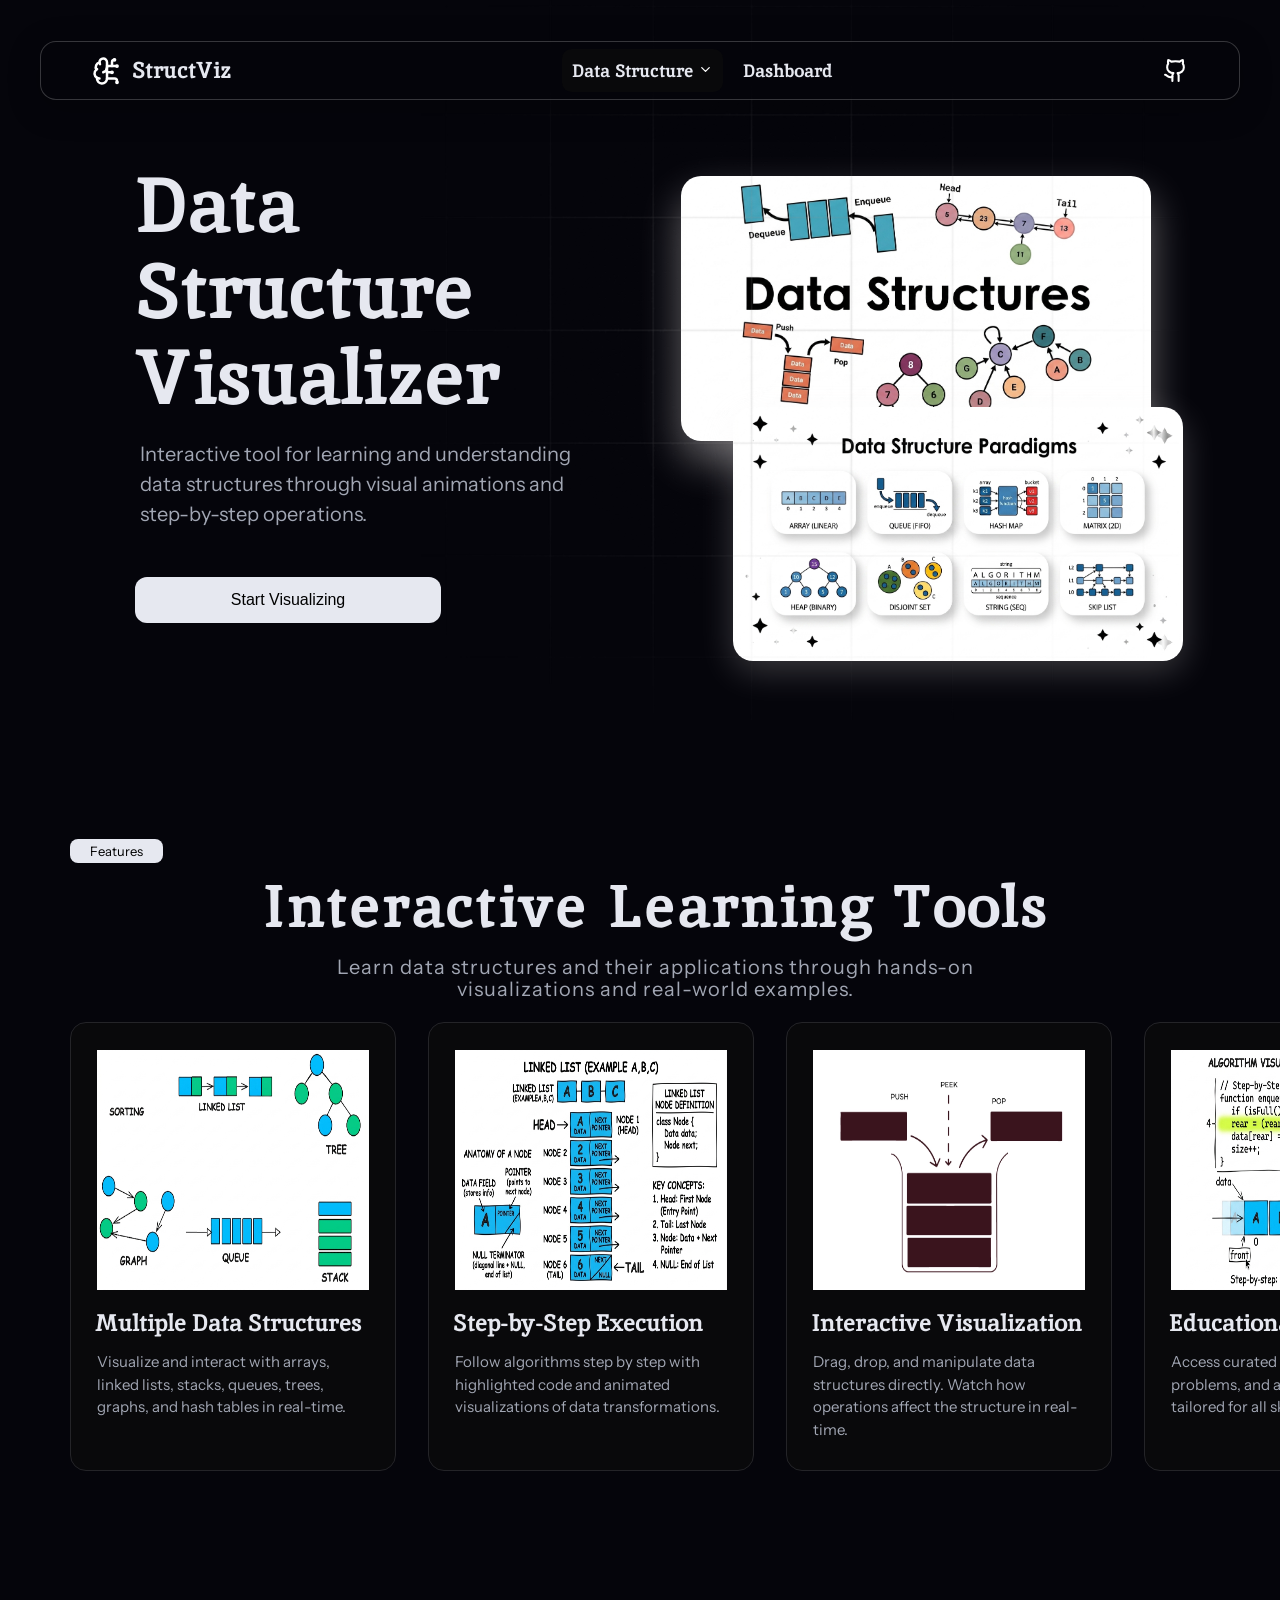
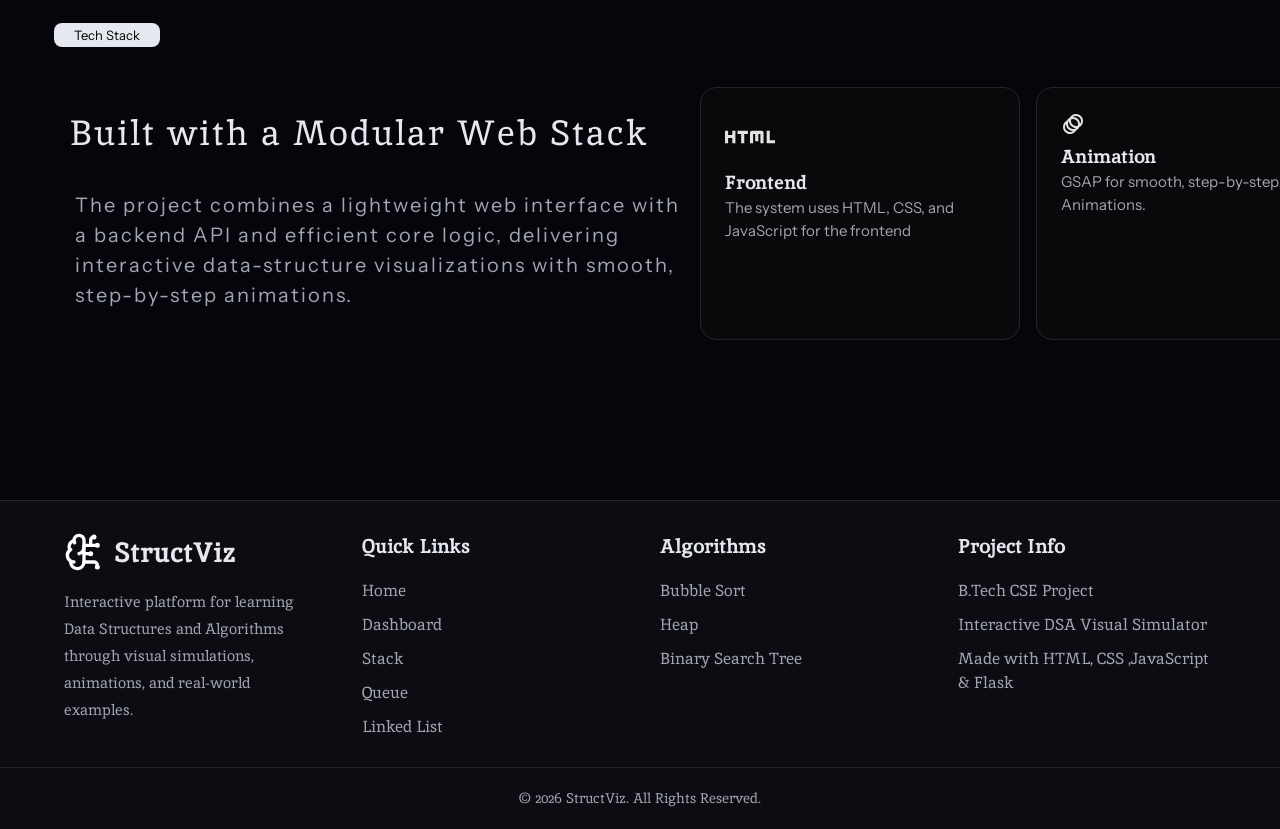
==== commit 07f623d5: "Comment out card2 div in index.html Commented out the card2 div section in index.html." ====
--- a/index.html
+++ b/index.html
@@ -185,7 +185,7 @@
           <p>The system uses HTML, CSS, and JavaScript for the frontend</p>
         </div>
 
-        <div class="card2">
+        <!-- <div class="card2">
           <div><svg xmlns="http://www.w3.org/2000/svg" width="24" height="24" viewBox="0 0 24 24" fill="none"
               stroke="#E6E8F0" stroke-width="2" stroke-linecap="round" stroke-linejoin="round"
               class="lucide lucide-cpu w-4 h-4 mb-10 text-primary">
@@ -202,7 +202,7 @@
             </svg></div>
           <h3>Flask</h3>
           <p>It is used as the Backend interface</p>
-        </div>
+        </div> -->
 
         <div class="card3">
           <div class="img-t"><img src="static/svg for home/animation.svg" alt=""></div>
@@ -311,4 +311,4 @@
   <script defer src="/_vercel/insights/script.js"></script>
 </body>
 
-</html>+</html>
